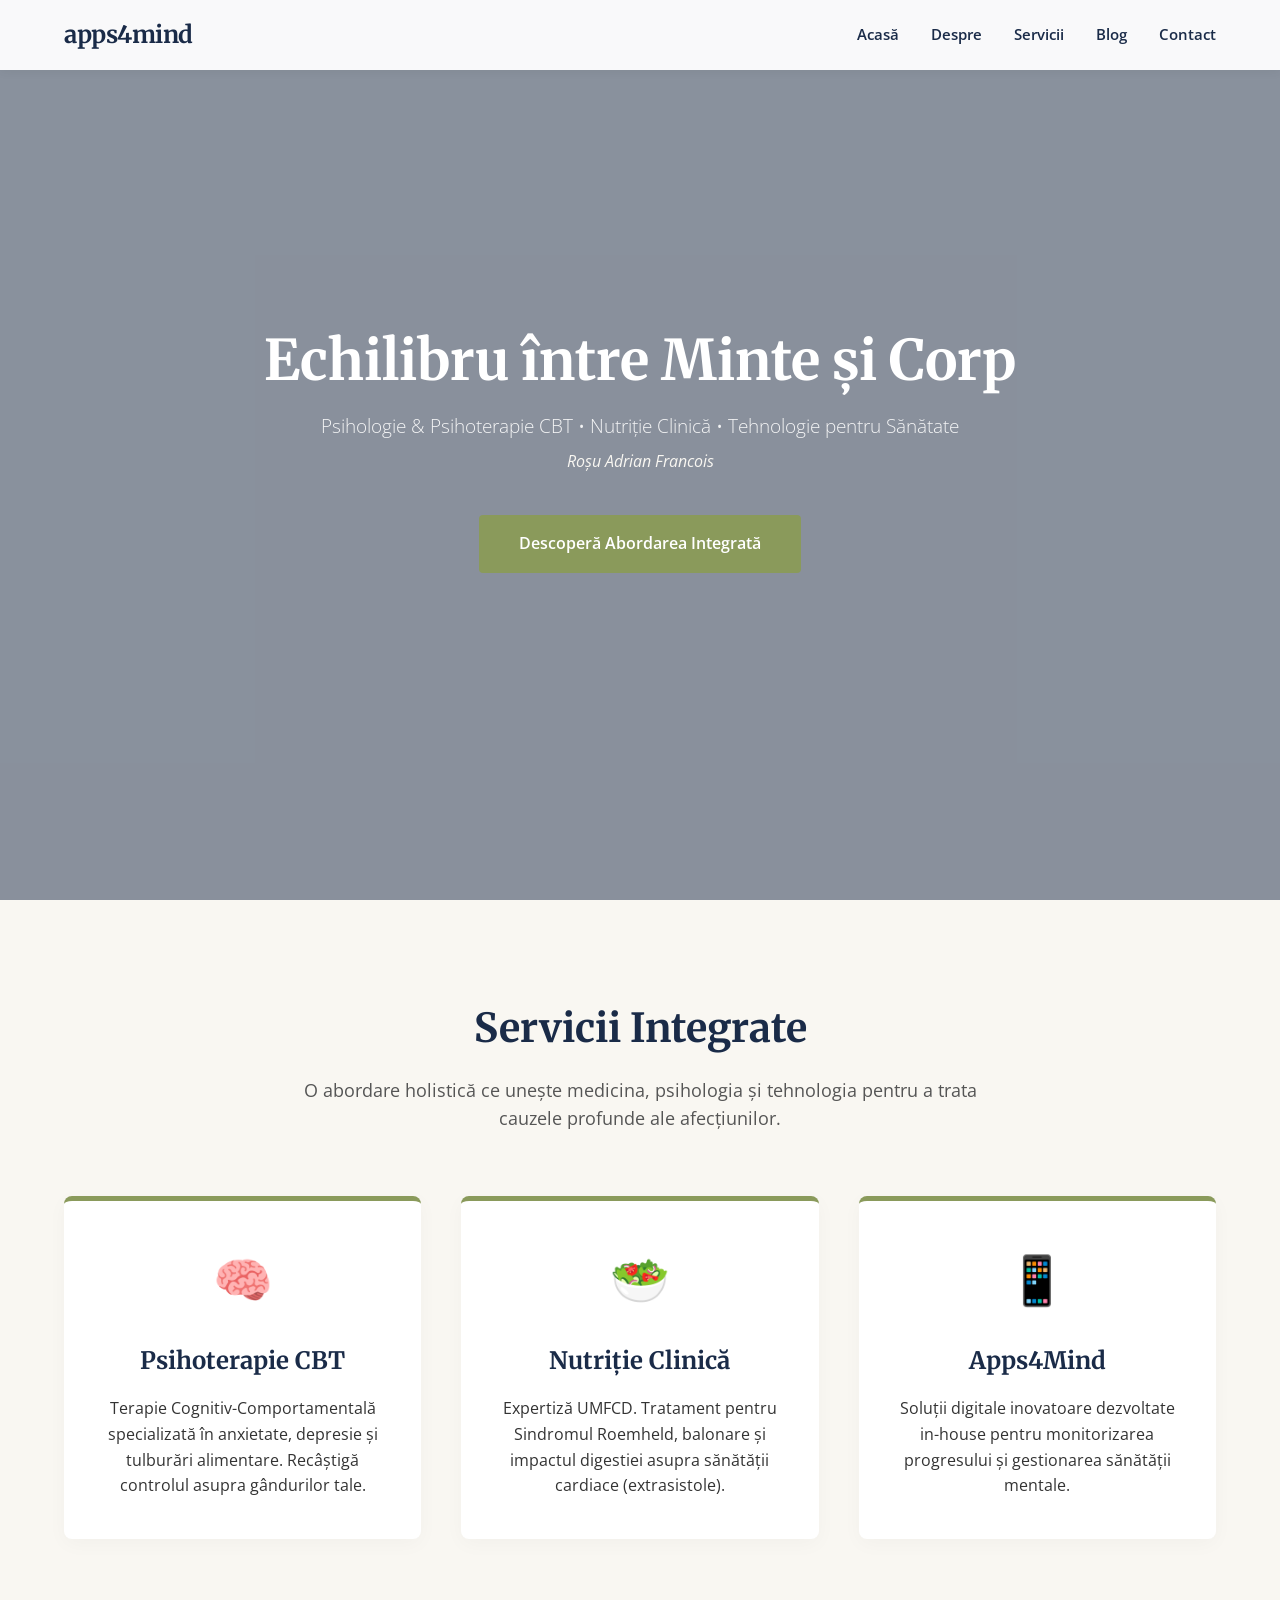
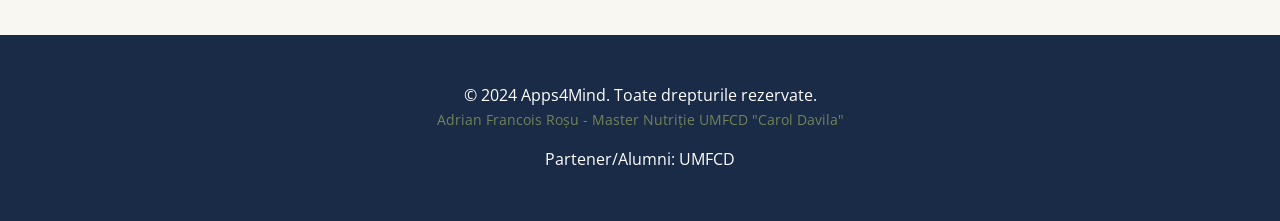
==== index.html @ db9a095e "first commit" ====
<!doctype html>
<html lang="ro">
  <head>
    <meta charset="UTF-8" />
    <meta name="viewport" content="width=device-width, initial-scale=1.0" />
    <title>Adrian Francois Roșu - Apps4Mind | Psihoterapie & Nutriție</title>
    <link rel="stylesheet" href="style.css" />
    <!-- Google Fonts: Merriweather (Serif) & Open Sans (Sans-serif) -->
    <link rel="preconnect" href="https://fonts.googleapis.com" />
    <link rel="preconnect" href="https://fonts.gstatic.com" crossorigin />
    <link
      href="https://fonts.googleapis.com/css2?family=Merriweather:wght@300;400;700&family=Open+Sans:wght@400;600&display=swap"
      rel="stylesheet"
    />
  </head>
  <body>
    <!-- Navigation -->
    <nav class="navbar">
      <div class="container">
        <a href="#" class="logo">apps4mind</a>
        <ul class="nav-links">
          <li><a href="#hero">Acasă</a></li>
          <li><a href="#about">Despre</a></li>
          <li><a href="#services">Servicii</a></li>
          <li><a href="#blog">Blog</a></li>
          <li><a href="#contact">Contact</a></li>
        </ul>
      </div>
    </nav>

    <!-- Hero Section cu Video Background -->
    <header id="hero" class="hero-section">
      <div class="video-background">
        <!-- TODO: Înlocuiește src cu fișierul video real -->
        <video
          id="hero-video"
          autoplay
          muted
          playsinline
          poster="assets/hero-poster.jpg"
        >
          <source src="assets/hero-video.mp4" type="video/mp4" />
          Browserul tău nu suportă tag-ul video.
        </video>
        <div class="overlay"></div>
      </div>
      <div class="hero-content container">
        <h1>Echilibru între Minte și Corp</h1>
        <p class="subtitle">
          Psihologie & Psihoterapie CBT • Nutriție Clinică • Tehnologie pentru
          Sănătate
        </p>
        <p class="author">Roșu Adrian Francois</p>
        <a href="#services" class="btn-primary"
          >Descoperă Abordarea Integrată</a
        >
      </div>
    </header>

    <!-- Secțiune Servicii Integrate -->
    <section id="services" class="services-section">
      <div class="container">
        <h2 class="section-title">Servicii Integrate</h2>
        <p class="section-desc">
          O abordare holistică ce unește medicina, psihologia și tehnologia
          pentru a trata cauzele profunde ale afecțiunilor.
        </p>

        <div class="services-grid">
          <!-- Card 1: Psihoterapie -->
          <div class="service-card">
            <div class="icon">🧠</div>
            <h3>Psihoterapie CBT</h3>
            <p>
              Terapie Cognitiv-Comportamentală specializată în anxietate,
              depresie și tulburări alimentare. Recâștigă controlul asupra
              gândurilor tale.
            </p>
          </div>

          <!-- Card 2: Nutriție -->
          <div class="service-card">
            <div class="icon">🥗</div>
            <h3>Nutriție Clinică</h3>
            <p>
              Expertiză UMFCD. Tratament pentru Sindromul Roemheld, balonare și
              impactul digestiei asupra sănătății cardiace (extrasistole).
            </p>
          </div>

          <!-- Card 3: Apps4Mind -->
          <div class="service-card">
            <div class="icon">📱</div>
            <h3>Apps4Mind</h3>
            <p>
              Soluții digitale inovatoare dezvoltate in-house pentru
              monitorizarea progresului și gestionarea sănătății mentale.
            </p>
          </div>
        </div>
      </div>
    </section>

    <!-- Footer Simplu -->
    <footer>
      <div class="container footer-content">
        <div class="brand-info">
          <p>&copy; 2024 Apps4Mind. Toate drepturile rezervate.</p>
          <p class="credentials">
            Adrian Francois Roșu - Master Nutriție UMFCD "Carol Davila"
          </p>
        </div>
        <!-- Loc pentru logo UMFCD -->
        <div class="partners">Partener/Alumni: UMFCD</div>
      </div>
    </footer>

    <script>
      const video = document.getElementById("hero-video");
      video.addEventListener("ended", () => {
        setTimeout(() => {
          video.play();
        }, 15000); // 10000 milisecunde = 10 secunde
      });
    </script>
  </body>
</html>
---- style.css ----
/* Variabile CSS pentru paleta de culori și fonturi */
:root {
  --color-cream: #f9f7f2; /* Fundal cald */
  --color-sage: #8a9a5b; /* Verde salvie - accent principal */
  --color-sage-dark: #6e7c49; /* Verde mai închis pentru hover */
  --color-blue-dark: #1a2b48; /* Albastru închis - text și accente puternice */
  --color-text: #333333; /* Text general */
  --color-white: #ffffff;

  --font-serif: "Merriweather", serif;
  --font-sans: "Open Sans", sans-serif;
}

* {
  margin: 0;
  padding: 0;
  box-sizing: border-box;
}

body {
  font-family: var(--font-sans);
  background-color: var(--color-cream);
  color: var(--color-text);
  line-height: 1.6;
}

.container {
  width: 90%;
  max-width: 1200px;
  margin: 0 auto;
}

/* Navigation */
.navbar {
  background-color: rgba(255, 255, 255, 0.95);
  padding: 1rem 0;
  position: fixed;
  width: 100%;
  top: 0;
  z-index: 1000;
  box-shadow: 0 2px 10px rgba(0, 0, 0, 0.05);
}

.navbar .container {
  display: flex;
  justify-content: space-between;
  align-items: center;
}

.logo {
  font-family: var(--font-serif);
  font-weight: 700;
  font-size: 1.5rem;
  color: var(--color-blue-dark);
  text-decoration: none;
  letter-spacing: -0.5px;
}

.nav-links {
  list-style: none;
  display: flex;
  gap: 2rem;
}

.nav-links a {
  text-decoration: none;
  color: var(--color-blue-dark);
  font-weight: 600;
  font-size: 0.95rem;
  transition: color 0.3s;
}

.nav-links a:hover {
  color: var(--color-sage);
}

/* Hero Section */
.hero-section {
  position: relative;
  height: 100vh;
  display: flex;
  align-items: center;
  justify-content: center;
  text-align: center;
  color: var(--color-white);
  overflow: hidden;
}

.video-background {
  position: absolute;
  top: 0;
  left: 0;
  width: 100%;
  height: 100%;
  z-index: -1;
}

.video-background video {
  width: 100%;
  height: 100%;
  object-fit: cover;
}

.overlay {
  position: absolute;
  top: 0;
  left: 0;
  width: 100%;
  height: 100%;
  background: rgba(
    26,
    43,
    72,
    0.5
  ); /* Overlay albastru închis pentru contrast */
}

.hero-content {
  position: relative;
  z-index: 1;
  max-width: 800px;
}

.hero-content h1 {
  font-family: var(--font-serif);
  font-size: 3.5rem;
  margin-bottom: 1rem;
  line-height: 1.2;
}

.hero-content .subtitle {
  font-size: 1.2rem;
  margin-bottom: 0.5rem;
  font-weight: 300;
  opacity: 0.9;
}

.hero-content .author {
  font-size: 1rem;
  margin-bottom: 2.5rem;
  font-style: italic;
  color: var(--color-cream); /* Culoare mai deschisă pentru contrast */
}

.btn-primary {
  display: inline-block;
  padding: 1rem 2.5rem;
  background-color: var(--color-sage);
  color: var(--color-white);
  text-decoration: none;
  border-radius: 4px;
  font-weight: 600;
  transition:
    background-color 0.3s,
    transform 0.2s;
}

.btn-primary:hover {
  background-color: var(--color-sage-dark);
  transform: translateY(-2px);
}

/* Services Section */
.services-section {
  padding: 6rem 0;
  background-color: var(--color-cream);
}

.section-title {
  font-family: var(--font-serif);
  font-size: 2.5rem;
  color: var(--color-blue-dark);
  text-align: center;
  margin-bottom: 1rem;
}

.section-desc {
  text-align: center;
  max-width: 700px;
  margin: 0 auto 4rem auto;
  color: #555;
  font-size: 1.1rem;
}

.services-grid {
  display: grid;
  grid-template-columns: repeat(auto-fit, minmax(300px, 1fr));
  gap: 2.5rem;
}

.service-card {
  background: var(--color-white);
  padding: 2.5rem;
  border-radius: 8px;
  box-shadow: 0 5px 20px rgba(0, 0, 0, 0.03);
  text-align: center;
  transition:
    transform 0.3s,
    box-shadow 0.3s;
  border-top: 5px solid var(--color-sage);
}

.service-card:hover {
  transform: translateY(-10px);
  box-shadow: 0 15px 30px rgba(0, 0, 0, 0.08);
}

.service-card .icon {
  font-size: 3rem;
  margin-bottom: 1.5rem;
  display: inline-block;
}

.service-card h3 {
  font-family: var(--font-serif);
  color: var(--color-blue-dark);
  margin-bottom: 1rem;
  font-size: 1.5rem;
}

/* Footer */
footer {
  background-color: var(--color-blue-dark);
  color: var(--color-white);
  padding: 3rem 0;
  text-align: center;
}

.footer-content {
  display: flex;
  flex-direction: column;
  gap: 1rem;
}

.credentials {
  font-size: 0.9rem;
  opacity: 0.8;
  color: var(--color-sage);
}

/* Responsive */
@media (max-width: 768px) {
  .hero-content h1 {
    font-size: 2.2rem;
  }

  .nav-links {
    display: none; /* Necesită implementare meniu hamburger pentru mobil */
  }

  .container {
    width: 95%;
  }
}
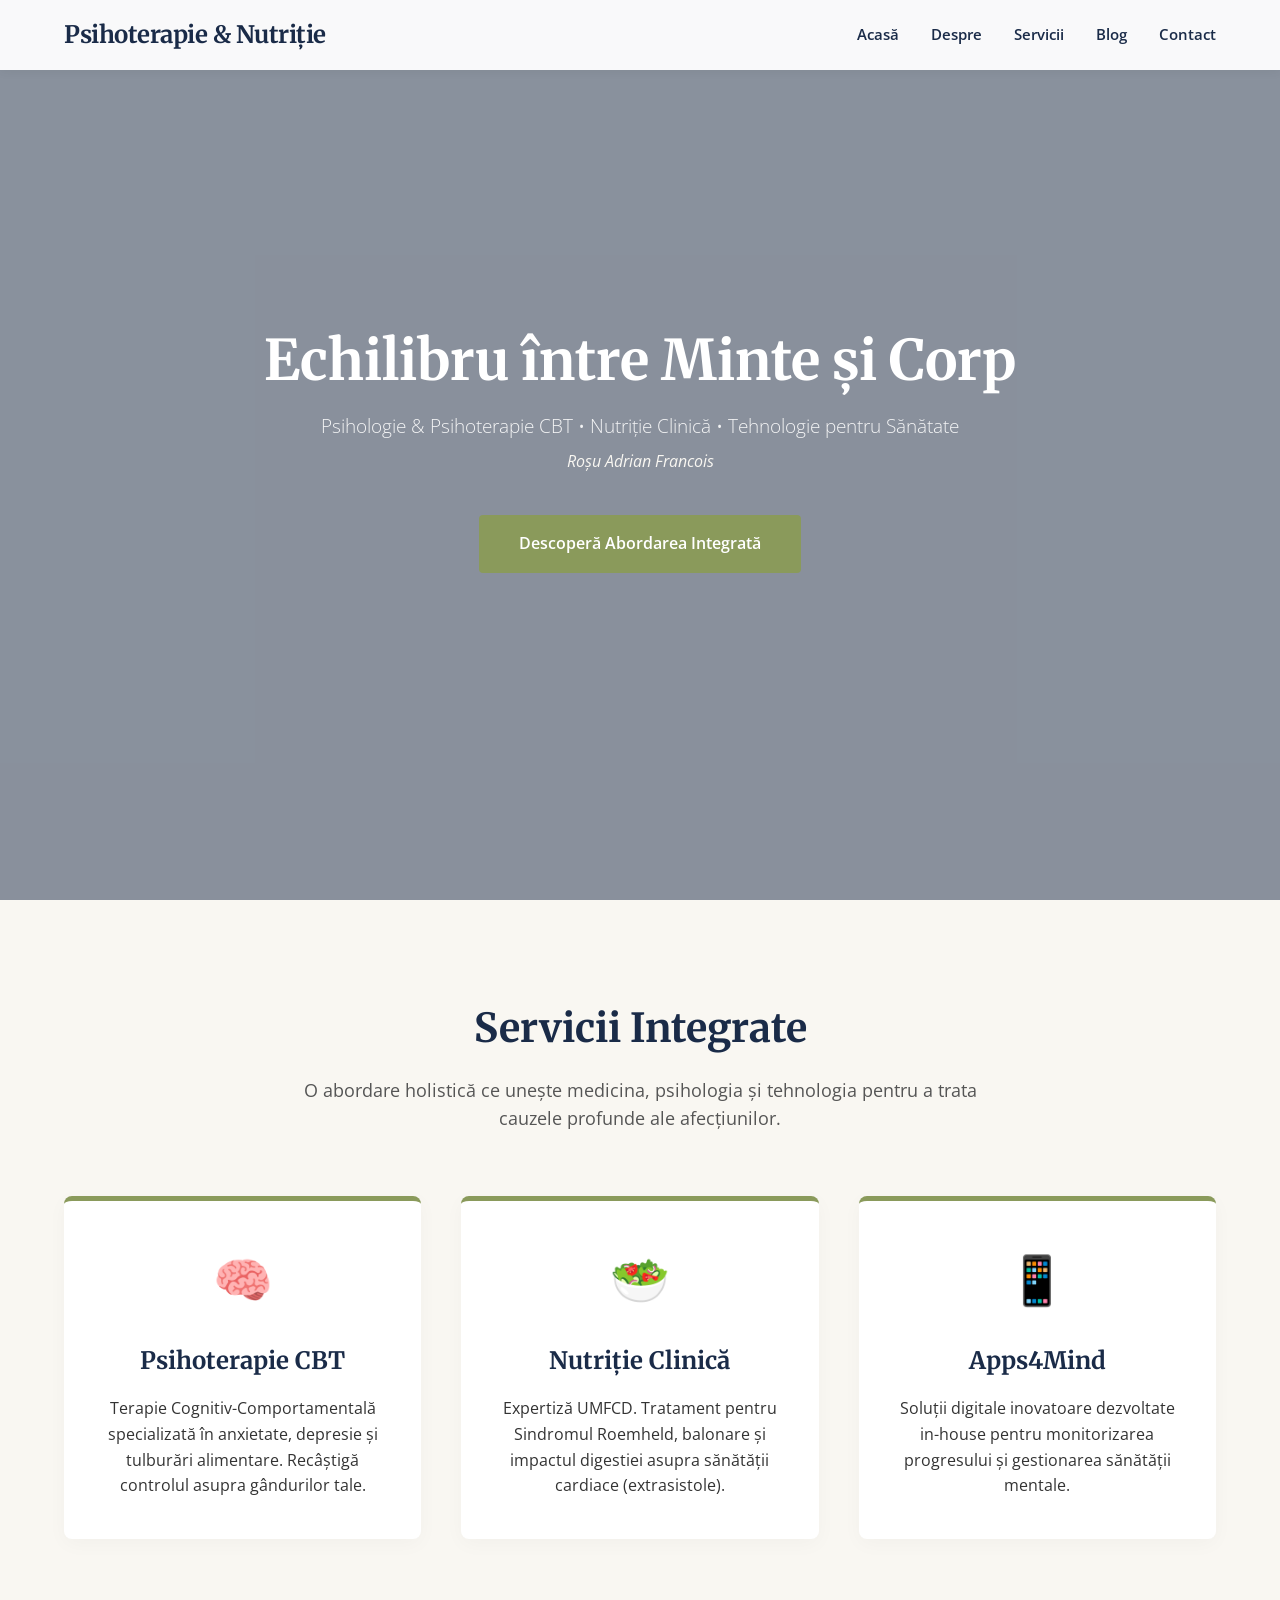
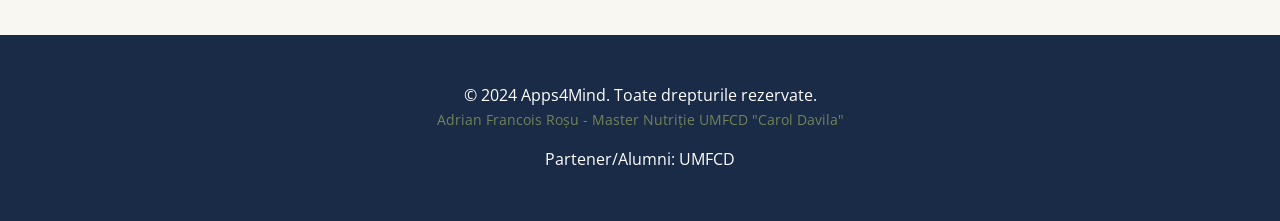
==== commit 05482187: "update" ====
--- a/index.html
+++ b/index.html
@@ -5,6 +5,32 @@
     <meta name="viewport" content="width=device-width, initial-scale=1.0" />
     <title>Adrian Francois Roșu - Apps4Mind | Psihoterapie & Nutriție</title>
     <link rel="stylesheet" href="style.css" />
+
+    <!-- SEO Meta Tags -->
+    <meta
+      name="description"
+      content="Cabinet Psihoterapie CBT și Nutriție Clinică - Adrian Francois Roșu. Tratament integrat pentru anxietate, depresie, tulburări alimentare și Sindrom Roemheld (legătura inimă-stomac)."
+    />
+    <meta
+      name="keywords"
+      content="Psihoterapie CBT, Nutriție Clinică, Adrian Francois Roșu, Sindrom Roemheld, Anxietate, Depresie, Balonare, Extrasistole, Apps4Mind, Psiholog București"
+    />
+    <meta name="author" content="Adrian Francois Roșu" />
+    <link rel="canonical" href="https://apps4mind.ro" />
+
+    <!-- Open Graph / Social Media -->
+    <meta
+      property="og:title"
+      content="Adrian Francois Roșu - Echilibru Minte și Corp"
+    />
+    <meta
+      property="og:description"
+      content="Abordare holistică: Psihoterapie CBT și Nutriție Clinică pentru tratarea cauzelor profunde ale afecțiunilor."
+    />
+    <meta property="og:image" content="assets/hero-poster.jpg" />
+    <meta property="og:url" content="https://apps4mind.ro" />
+    <meta property="og:type" content="website" />
+
     <!-- Google Fonts: Merriweather (Serif) & Open Sans (Sans-serif) -->
     <link rel="preconnect" href="https://fonts.googleapis.com" />
     <link rel="preconnect" href="https://fonts.gstatic.com" crossorigin />
@@ -17,7 +43,7 @@
     <!-- Navigation -->
     <nav class="navbar">
       <div class="container">
-        <a href="#" class="logo">apps4mind</a>
+        <a href="#" class="logo">Psihoterapie & Nutriție</a>
         <ul class="nav-links">
           <li><a href="#hero">Acasă</a></li>
           <li><a href="#about">Despre</a></li>
--- a/style.css
+++ b/style.css
@@ -22,6 +22,8 @@
   background-color: var(--color-cream);
   color: var(--color-text);
   line-height: 1.6;
+  width: 100%;
+  overflow-x: hidden; /* Previne scroll-ul orizontal cauzat de elemente mari */
 }
 
 .container {
@@ -93,12 +95,19 @@
   width: 100%;
   height: 100%;
   z-index: -1;
+  overflow: hidden; /* Asigură tăierea oricărui conținut care depășește marginile */
 }
 
 .video-background video {
   width: 100%;
   height: 100%;
   object-fit: cover;
+  /* Asigură că video-ul rămâne fixat în container și centrat */
+  position: absolute;
+  top: 0;
+  left: 0;
+  object-position: center;
+  max-width: 100%; /* Forțează videoclipul să nu depășească lățimea ecranului */
 }
 
 .overlay {
@@ -251,4 +260,37 @@
   .container {
     width: 95%;
   }
-}
+
+  /* Ajustări pentru Video Responsive pe Mobil */
+  .hero-section {
+    height: auto; /* Elimină înălțimea fixă de 100vh */
+    display: block; /* Elimină flexbox pentru a permite stivuirea sau poziționarea manuală */
+    min-height: auto;
+  }
+
+  .video-background {
+    position: relative; /* Devine parte din fluxul documentului */
+    height: auto;
+    width: 100%;
+  }
+
+  .video-background video {
+    position: relative;
+    width: 100%;
+    height: auto; /* Se redimensionează proporțional */
+    object-fit: contain; /* Se asigură că tot videoclipul este vizibil */
+  }
+
+  .hero-content {
+    position: absolute;
+    top: 20%;
+    left: 50%;
+    transform: translate(-50%, -50%);
+    width: 90%;
+    /* Adăugăm un fundal semi-transparent textului pentru lizibilitate, 
+       deoarece videoclipul va fi mic */
+    /* background: rgba(26, 43, 72, 0.7);
+    padding: 1rem;
+    border-radius: 8px; */
+  }
+}
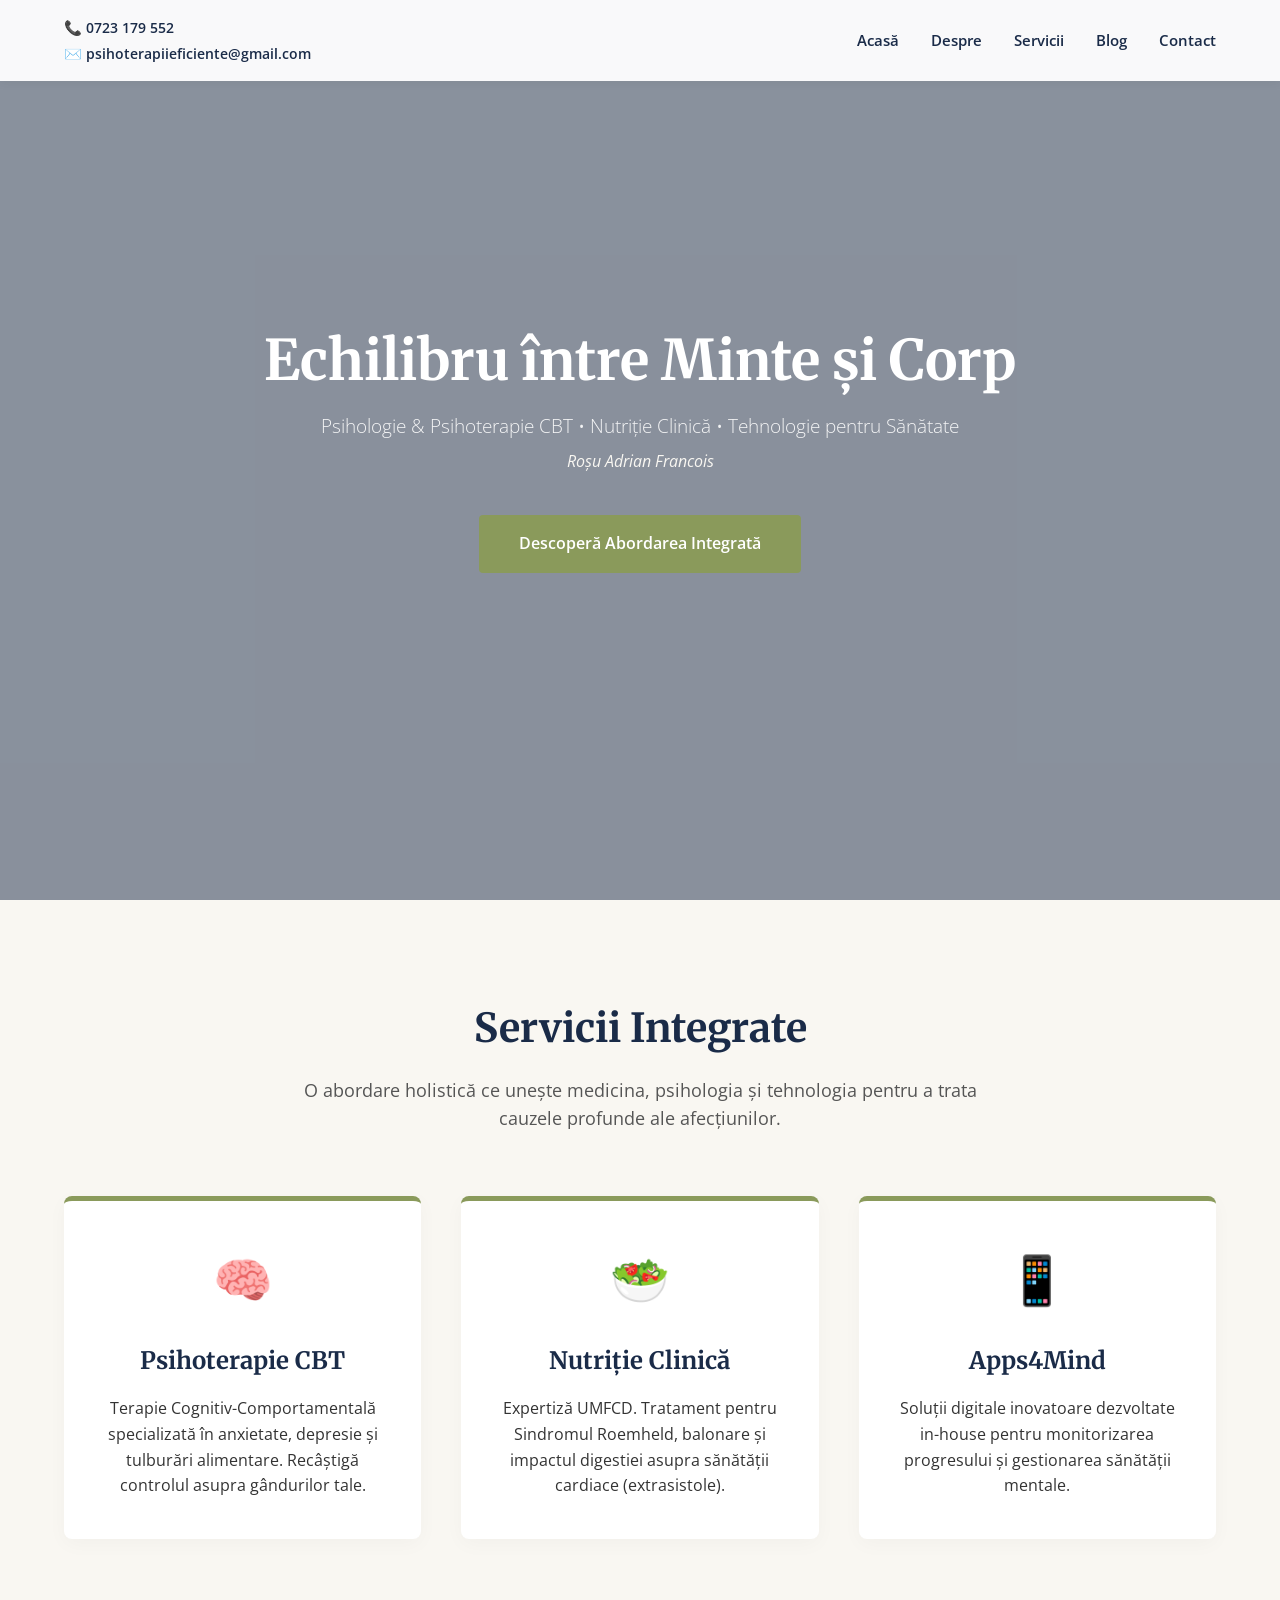
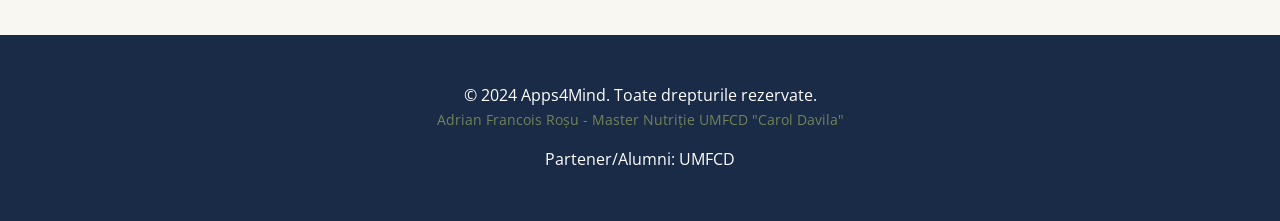
==== commit 01603e14: "adaugare date contact 1" ====
--- a/index.html
+++ b/index.html
@@ -43,8 +43,20 @@
     <!-- Navigation -->
     <nav class="navbar">
       <div class="container">
-        <a href="#" class="logo">Psihoterapie & Nutriție</a>
-        <ul class="nav-links">
+        <div class="contact-header">
+          <a href="tel:0723179552" class="contact-link">📞 0723 179 552</a>
+          <a href="mailto:psihoterapiieficiente@gmail.com" class="contact-link"
+            >✉️ psihoterapiieficiente@gmail.com</a
+          >
+        </div>
+
+        <div class="hamburger" id="hamburger-menu">
+          <span class="bar"></span>
+          <span class="bar"></span>
+          <span class="bar"></span>
+        </div>
+
+        <ul class="nav-links" id="nav-links">
           <li><a href="#hero">Acasă</a></li>
           <li><a href="#about">Despre</a></li>
           <li><a href="#services">Servicii</a></li>
@@ -148,6 +160,14 @@
           video.play();
         }, 15000); // 10000 milisecunde = 10 secunde
       });
+
+      // Script pentru meniul de mobil
+      const hamburger = document.getElementById("hamburger-menu");
+      const navLinks = document.getElementById("nav-links");
+
+      hamburger.addEventListener("click", () => {
+        navLinks.classList.toggle("active");
+      });
     </script>
   </body>
 </html>
--- a/style.css
+++ b/style.css
@@ -49,13 +49,19 @@
   align-items: center;
 }
 
-.logo {
-  font-family: var(--font-serif);
-  font-weight: 700;
-  font-size: 1.5rem;
+/* Contact Header Styles */
+.contact-header {
+  display: flex;
+  flex-direction: column;
+  gap: 0.2rem;
+}
+
+.contact-link {
+  font-family: var(--font-sans);
+  font-weight: 600;
+  font-size: 0.9rem;
   color: var(--color-blue-dark);
   text-decoration: none;
-  letter-spacing: -0.5px;
 }
 
 .nav-links {
@@ -74,6 +80,26 @@
 
 .nav-links a:hover {
   color: var(--color-sage);
+}
+
+/* Hamburger Menu (Ascuns pe desktop) */
+.hamburger {
+  display: none;
+  cursor: pointer;
+}
+
+.bar {
+  display: block;
+  width: 25px;
+  height: 3px;
+  margin: 5px auto;
+  transition: all 0.3s ease-in-out;
+  background-color: var(--color-blue-dark);
+}
+
+/* Clasa active pentru meniu deschis */
+.nav-links.active {
+  display: flex;
 }
 
 /* Hero Section */
@@ -253,8 +279,32 @@
     font-size: 2.2rem;
   }
 
+  /* Meniu Mobil */
+  .hamburger {
+    display: block; /* Afișăm butonul hamburger */
+  }
+
   .nav-links {
-    display: none; /* Necesită implementare meniu hamburger pentru mobil */
+    display: none; /* Ascundem meniul standard */
+    position: absolute;
+    top: 100%; /* Imediat sub navbar */
+    left: 0;
+    width: 100%;
+    background-color: rgba(255, 255, 255, 0.98);
+    flex-direction: column;
+    align-items: center;
+    padding: 2rem 0;
+    box-shadow: 0 5px 10px rgba(0, 0, 0, 0.1);
+    gap: 1.5rem;
+  }
+
+  .contact-link {
+    font-size: 0.8rem; /* Micșorăm puțin fontul contactelor pe mobil */
+  }
+
+  /* Asigurăm că navbar-ul rămâne vizibil și fix */
+  .navbar .container {
+    padding: 0 1rem;
   }
 
   .container {
@@ -263,9 +313,11 @@
 
   /* Ajustări pentru Video Responsive pe Mobil */
   .hero-section {
+    position: relative; /* Asigură ancorarea corectă pentru .hero-content */
     height: auto; /* Elimină înălțimea fixă de 100vh */
     display: block; /* Elimină flexbox pentru a permite stivuirea sau poziționarea manuală */
     min-height: auto;
+    margin-top: 60px; /* Împinge secțiunea sub navbar-ul fix. Ajustează dacă e necesar. */
   }
 
   .video-background {
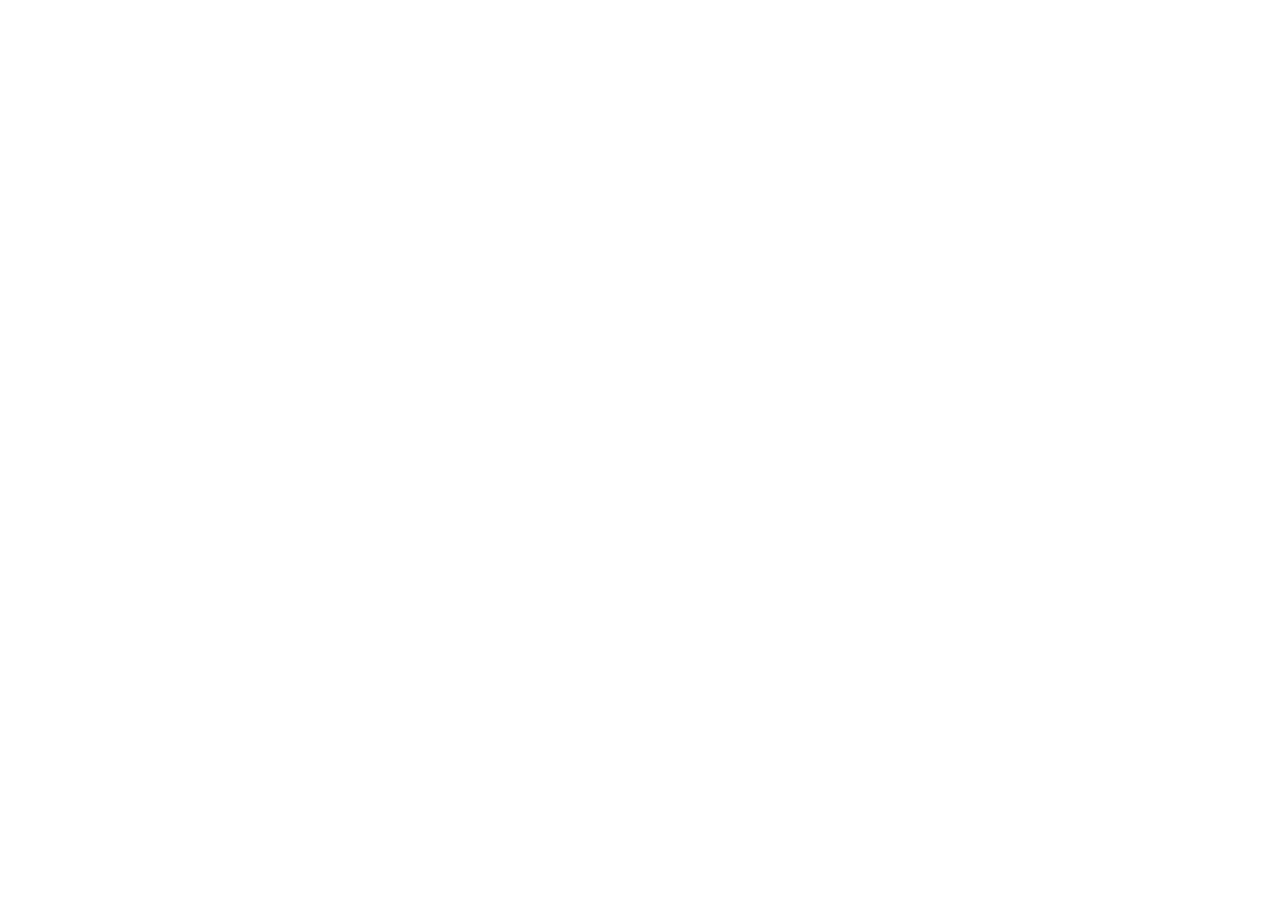
==== commit 2c024cdd: "redirectionare https://www.apps4mind.com/" ====
--- a/index.html
+++ b/index.html
@@ -3,171 +3,16 @@
   <head>
     <meta charset="UTF-8" />
     <meta name="viewport" content="width=device-width, initial-scale=1.0" />
-    <title>Adrian Francois Roșu - Apps4Mind | Psihoterapie & Nutriție</title>
-    <link rel="stylesheet" href="style.css" />
-
-    <!-- SEO Meta Tags -->
-    <meta
-      name="description"
-      content="Cabinet Psihoterapie CBT și Nutriție Clinică - Adrian Francois Roșu. Tratament integrat pentru anxietate, depresie, tulburări alimentare și Sindrom Roemheld (legătura inimă-stomac)."
-    />
-    <meta
-      name="keywords"
-      content="Psihoterapie CBT, Nutriție Clinică, Adrian Francois Roșu, Sindrom Roemheld, Anxietate, Depresie, Balonare, Extrasistole, Apps4Mind, Psiholog București"
-    />
-    <meta name="author" content="Adrian Francois Roșu" />
-    <link rel="canonical" href="https://apps4mind.ro" />
-
-    <!-- Open Graph / Social Media -->
-    <meta
-      property="og:title"
-      content="Adrian Francois Roșu - Echilibru Minte și Corp"
-    />
-    <meta
-      property="og:description"
-      content="Abordare holistică: Psihoterapie CBT și Nutriție Clinică pentru tratarea cauzelor profunde ale afecțiunilor."
-    />
-    <meta property="og:image" content="assets/hero-poster.jpg" />
-    <meta property="og:url" content="https://apps4mind.ro" />
-    <meta property="og:type" content="website" />
-
-    <!-- Google Fonts: Merriweather (Serif) & Open Sans (Sans-serif) -->
-    <link rel="preconnect" href="https://fonts.googleapis.com" />
-    <link rel="preconnect" href="https://fonts.gstatic.com" crossorigin />
-    <link
-      href="https://fonts.googleapis.com/css2?family=Merriweather:wght@300;400;700&family=Open+Sans:wght@400;600&display=swap"
-      rel="stylesheet"
-    />
+    <title>Redirecting...</title>
+    <meta http-equiv="refresh" content="0; url=https://www.apps4mind.com/" />
+    <script>
+      window.location.href = "https://www.apps4mind.com/";
+    </script>
   </head>
   <body>
-    <!-- Navigation -->
-    <nav class="navbar">
-      <div class="container">
-        <div class="contact-header">
-          <a href="tel:0723179552" class="contact-link">📞 0723 179 552</a>
-          <a href="mailto:psihoterapiieficiente@gmail.com" class="contact-link"
-            >✉️ psihoterapiieficiente@gmail.com</a
-          >
-        </div>
-
-        <div class="hamburger" id="hamburger-menu">
-          <span class="bar"></span>
-          <span class="bar"></span>
-          <span class="bar"></span>
-        </div>
-
-        <ul class="nav-links" id="nav-links">
-          <li><a href="#hero">Acasă</a></li>
-          <li><a href="#about">Despre</a></li>
-          <li><a href="#services">Servicii</a></li>
-          <li><a href="#blog">Blog</a></li>
-          <li><a href="#contact">Contact</a></li>
-        </ul>
-      </div>
-    </nav>
-
-    <!-- Hero Section cu Video Background -->
-    <header id="hero" class="hero-section">
-      <div class="video-background">
-        <!-- TODO: Înlocuiește src cu fișierul video real -->
-        <video
-          id="hero-video"
-          autoplay
-          muted
-          playsinline
-          poster="assets/hero-poster.jpg"
-        >
-          <source src="assets/hero-video.mp4" type="video/mp4" />
-          Browserul tău nu suportă tag-ul video.
-        </video>
-        <div class="overlay"></div>
-      </div>
-      <div class="hero-content container">
-        <h1>Echilibru între Minte și Corp</h1>
-        <p class="subtitle">
-          Psihologie & Psihoterapie CBT • Nutriție Clinică • Tehnologie pentru
-          Sănătate
-        </p>
-        <p class="author">Roșu Adrian Francois</p>
-        <a href="#services" class="btn-primary"
-          >Descoperă Abordarea Integrată</a
-        >
-      </div>
-    </header>
-
-    <!-- Secțiune Servicii Integrate -->
-    <section id="services" class="services-section">
-      <div class="container">
-        <h2 class="section-title">Servicii Integrate</h2>
-        <p class="section-desc">
-          O abordare holistică ce unește medicina, psihologia și tehnologia
-          pentru a trata cauzele profunde ale afecțiunilor.
-        </p>
-
-        <div class="services-grid">
-          <!-- Card 1: Psihoterapie -->
-          <div class="service-card">
-            <div class="icon">🧠</div>
-            <h3>Psihoterapie CBT</h3>
-            <p>
-              Terapie Cognitiv-Comportamentală specializată în anxietate,
-              depresie și tulburări alimentare. Recâștigă controlul asupra
-              gândurilor tale.
-            </p>
-          </div>
-
-          <!-- Card 2: Nutriție -->
-          <div class="service-card">
-            <div class="icon">🥗</div>
-            <h3>Nutriție Clinică</h3>
-            <p>
-              Expertiză UMFCD. Tratament pentru Sindromul Roemheld, balonare și
-              impactul digestiei asupra sănătății cardiace (extrasistole).
-            </p>
-          </div>
-
-          <!-- Card 3: Apps4Mind -->
-          <div class="service-card">
-            <div class="icon">📱</div>
-            <h3>Apps4Mind</h3>
-            <p>
-              Soluții digitale inovatoare dezvoltate in-house pentru
-              monitorizarea progresului și gestionarea sănătății mentale.
-            </p>
-          </div>
-        </div>
-      </div>
-    </section>
-
-    <!-- Footer Simplu -->
-    <footer>
-      <div class="container footer-content">
-        <div class="brand-info">
-          <p>&copy; 2024 Apps4Mind. Toate drepturile rezervate.</p>
-          <p class="credentials">
-            Adrian Francois Roșu - Master Nutriție UMFCD "Carol Davila"
-          </p>
-        </div>
-        <!-- Loc pentru logo UMFCD -->
-        <div class="partners">Partener/Alumni: UMFCD</div>
-      </div>
-    </footer>
-
-    <script>
-      const video = document.getElementById("hero-video");
-      video.addEventListener("ended", () => {
-        setTimeout(() => {
-          video.play();
-        }, 15000); // 10000 milisecunde = 10 secunde
-      });
-
-      // Script pentru meniul de mobil
-      const hamburger = document.getElementById("hamburger-menu");
-      const navLinks = document.getElementById("nav-links");
-
-      hamburger.addEventListener("click", () => {
-        navLinks.classList.toggle("active");
-      });
-    </script>
+    <p>
+      Dacă nu ești redirecționat automat,
+      <a href="https://www.apps4mind.com/">click aici</a>.
+    </p>
   </body>
 </html>
